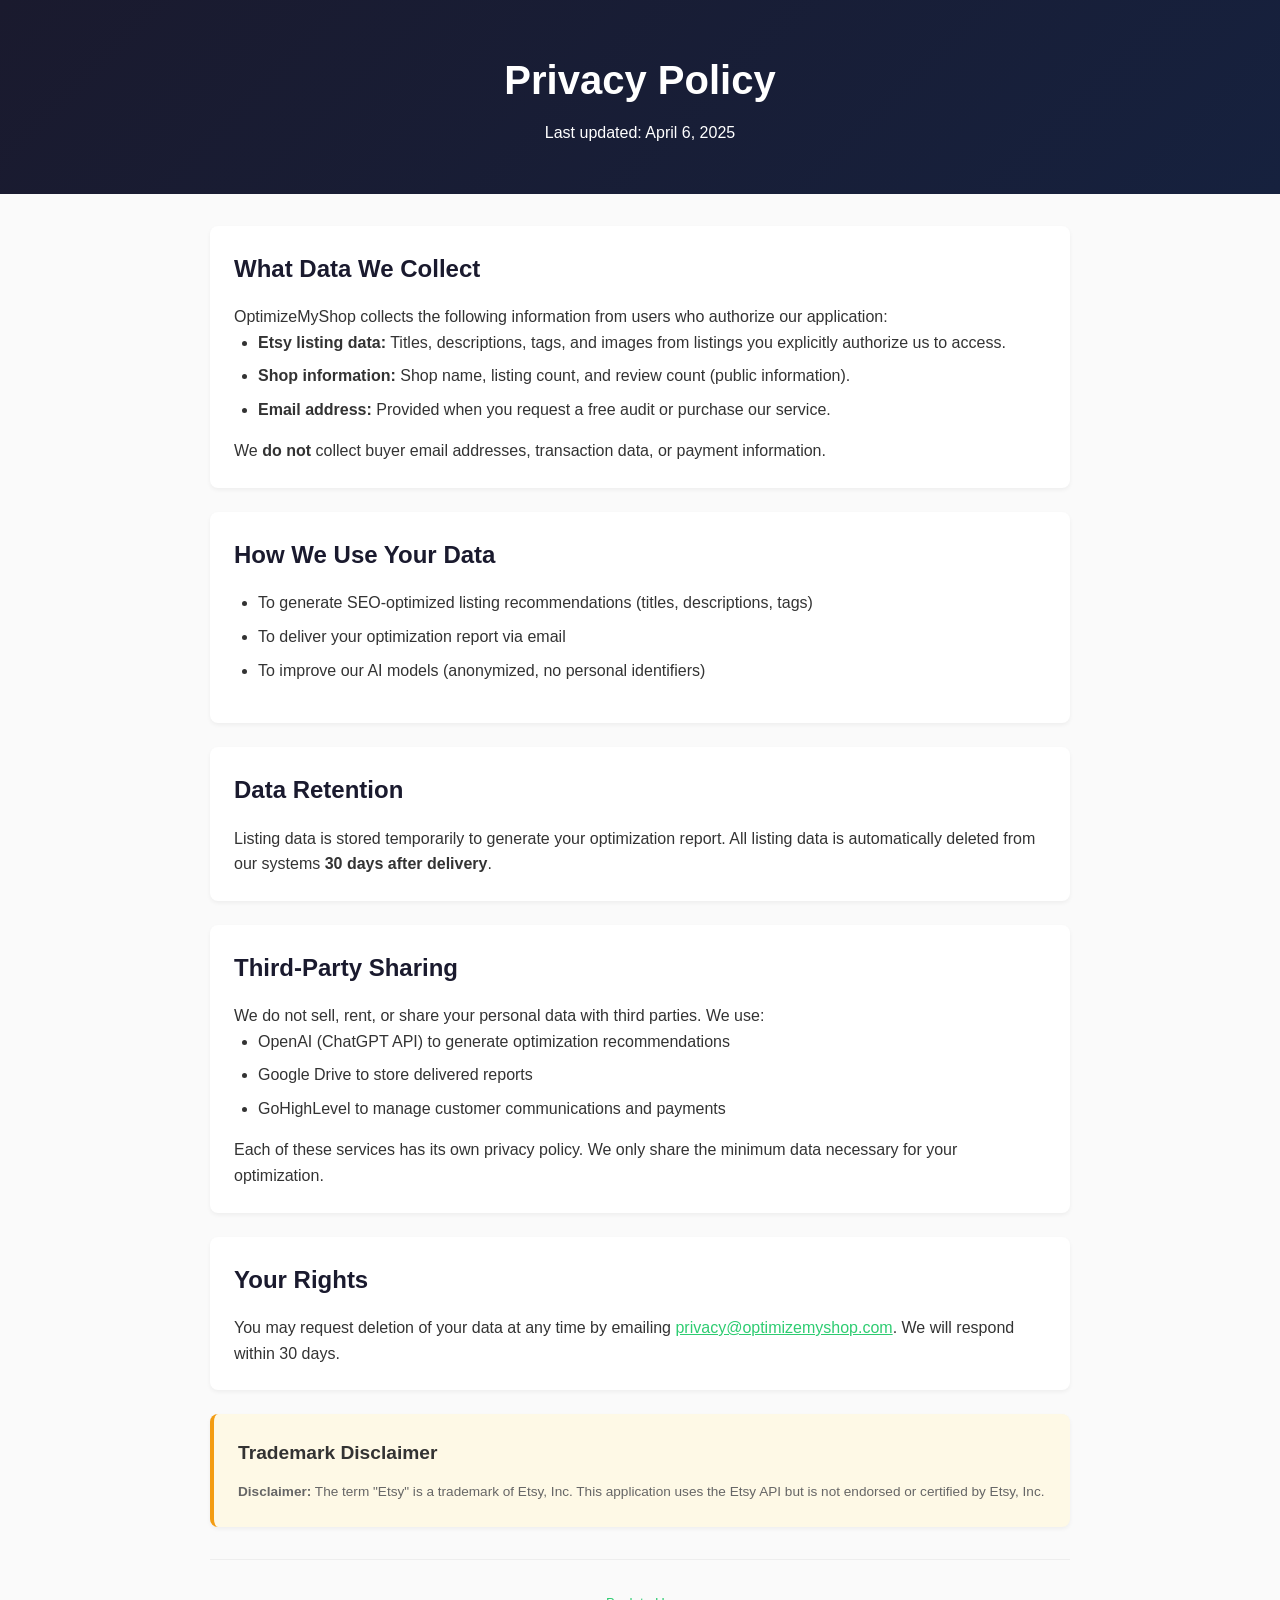
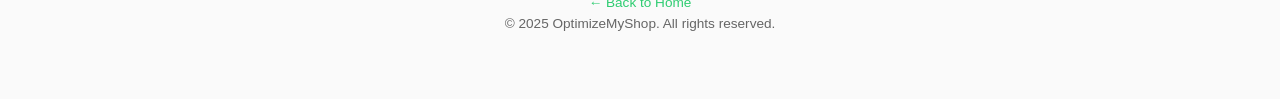
==== privacy-policy.html @ 0e8231a0 "Initial website with privacy policy" ====
<!DOCTYPE html>
<html lang="en">
<head>
    <meta charset="UTF-8">
    <meta name="viewport" content="width=device-width, initial-scale=1.0">
    <title>Privacy Policy | OptimizeMyShop</title>
    <link rel="stylesheet" href="css/style.css">
</head>
<body>
    <header>
        <div class="container">
            <h1>Privacy Policy</h1>
            <p>Last updated: April 6, 2025</p>
        </div>
    </header>

    <main>
        <div class="container">
            <section>
                <h2>What Data We Collect</h2>
                <p>OptimizeMyShop collects the following information from users who authorize our application:</p>
                <ul>
                    <li><strong>Etsy listing data:</strong> Titles, descriptions, tags, and images from listings you explicitly authorize us to access.</li>
                    <li><strong>Shop information:</strong> Shop name, listing count, and review count (public information).</li>
                    <li><strong>Email address:</strong> Provided when you request a free audit or purchase our service.</li>
                </ul>
                <p>We <strong>do not</strong> collect buyer email addresses, transaction data, or payment information.</p>
            </section>

            <section>
                <h2>How We Use Your Data</h2>
                <ul>
                    <li>To generate SEO-optimized listing recommendations (titles, descriptions, tags)</li>
                    <li>To deliver your optimization report via email</li>
                    <li>To improve our AI models (anonymized, no personal identifiers)</li>
                </ul>
            </section>

            <section>
                <h2>Data Retention</h2>
                <p>Listing data is stored temporarily to generate your optimization report. All listing data is automatically deleted from our systems <strong>30 days after delivery</strong>.</p>
            </section>

            <section>
                <h2>Third-Party Sharing</h2>
                <p>We do not sell, rent, or share your personal data with third parties. We use:</p>
                <ul>
                    <li>OpenAI (ChatGPT API) to generate optimization recommendations</li>
                    <li>Google Drive to store delivered reports</li>
                    <li>GoHighLevel to manage customer communications and payments</li>
                </ul>
                <p>Each of these services has its own privacy policy. We only share the minimum data necessary for your optimization.</p>
            </section>

            <section>
                <h2>Your Rights</h2>
                <p>You may request deletion of your data at any time by emailing <a href="mailto:privacy@optimizemyshop.com">privacy@optimizemyshop.com</a>. We will respond within 30 days.</p>
            </section>

            <section class="disclaimer">
                <h3>Trademark Disclaimer</h3>
                <p><strong>Disclaimer:</strong> The term "Etsy" is a trademark of Etsy, Inc. This application uses the Etsy API but is not endorsed or certified by Etsy, Inc.</p>
            </section>

            <footer>
                <p><a href="index.html">← Back to Home</a></p>
                <p>© 2025 OptimizeMyShop. All rights reserved.</p>
            </footer>
        </div>
    </main>
</body>
</html>
---- css/style.css ----
* {
    margin: 0;
    padding: 0;
    box-sizing: border-box;
}

body {
    font-family: -apple-system, BlinkMacSystemFont, 'Segoe UI', Roboto, Helvetica, Arial, sans-serif;
    line-height: 1.6;
    color: #333;
    background-color: #fafafa;
}

.container {
    max-width: 900px;
    margin: 0 auto;
    padding: 0 20px;
}

header {
    background: linear-gradient(135deg, #1a1a2e 0%, #16213e 100%);
    color: white;
    padding: 3rem 0;
    text-align: center;
}

header h1 {
    font-size: 2.5rem;
    margin-bottom: 0.5rem;
}

main {
    padding: 2rem 0;
    min-height: 70vh;
}

section {
    background: white;
    padding: 1.5rem;
    margin-bottom: 1.5rem;
    border-radius: 8px;
    box-shadow: 0 2px 4px rgba(0,0,0,0.05);
}

h2 {
    color: #1a1a2e;
    margin-bottom: 1rem;
    font-size: 1.5rem;
}

h3 {
    color: #333;
    margin-bottom: 0.75rem;
    font-size: 1.2rem;
}

ul, ol {
    margin-left: 1.5rem;
    margin-bottom: 1rem;
}

li {
    margin-bottom: 0.5rem;
}

.price {
    font-size: 1.8rem;
    font-weight: bold;
    color: #2ecc71;
    margin: 1rem 0;
}

.cta-button {
    display: inline-block;
    background-color: #2ecc71;
    color: white;
    padding: 12px 24px;
    border-radius: 6px;
    text-decoration: none;
    font-weight: bold;
    margin-top: 1rem;
    transition: background-color 0.2s;
}

.cta-button:hover {
    background-color: #27ae60;
}

.disclaimer {
    background-color: #fef9e6;
    border-left: 4px solid #f39c12;
    font-size: 0.85rem;
    color: #666;
}

footer {
    text-align: center;
    padding: 2rem 0;
    font-size: 0.85rem;
    color: #666;
    border-top: 1px solid #eee;
    margin-top: 2rem;
}

footer a {
    color: #2ecc71;
    text-decoration: none;
}

footer a:hover {
    text-decoration: underline;
}

a {
    color: #2ecc71;
}
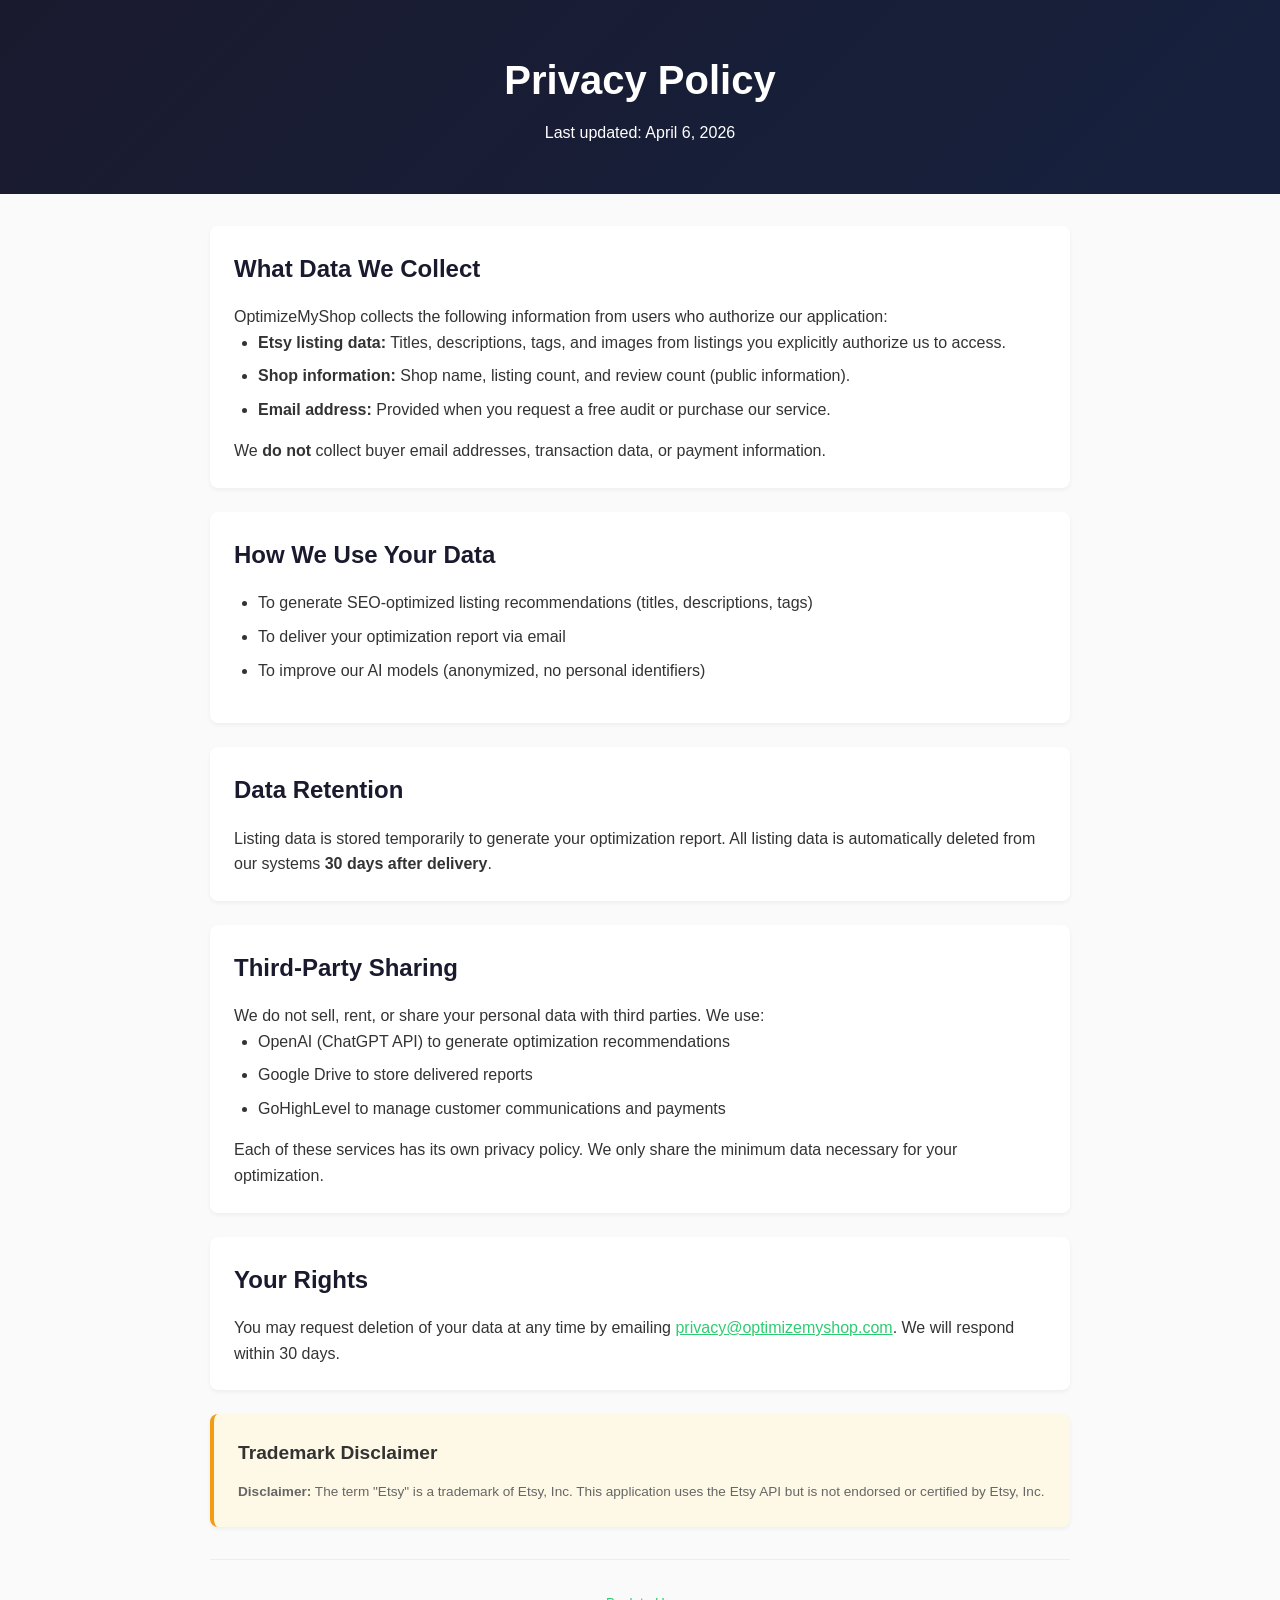
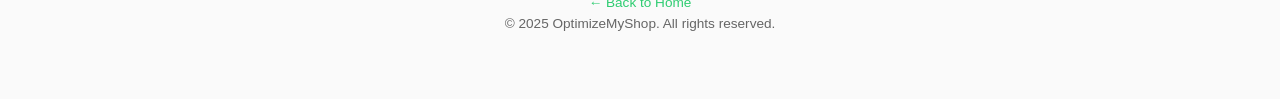
==== commit 64693fbf: "Update copyright year to 2026" ====
--- a/privacy-policy.html
+++ b/privacy-policy.html
@@ -10,7 +10,7 @@
     <header>
         <div class="container">
             <h1>Privacy Policy</h1>
-            <p>Last updated: April 6, 2025</p>
+            <p>Last updated: April 6, 2026</p>
         </div>
     </header>
 
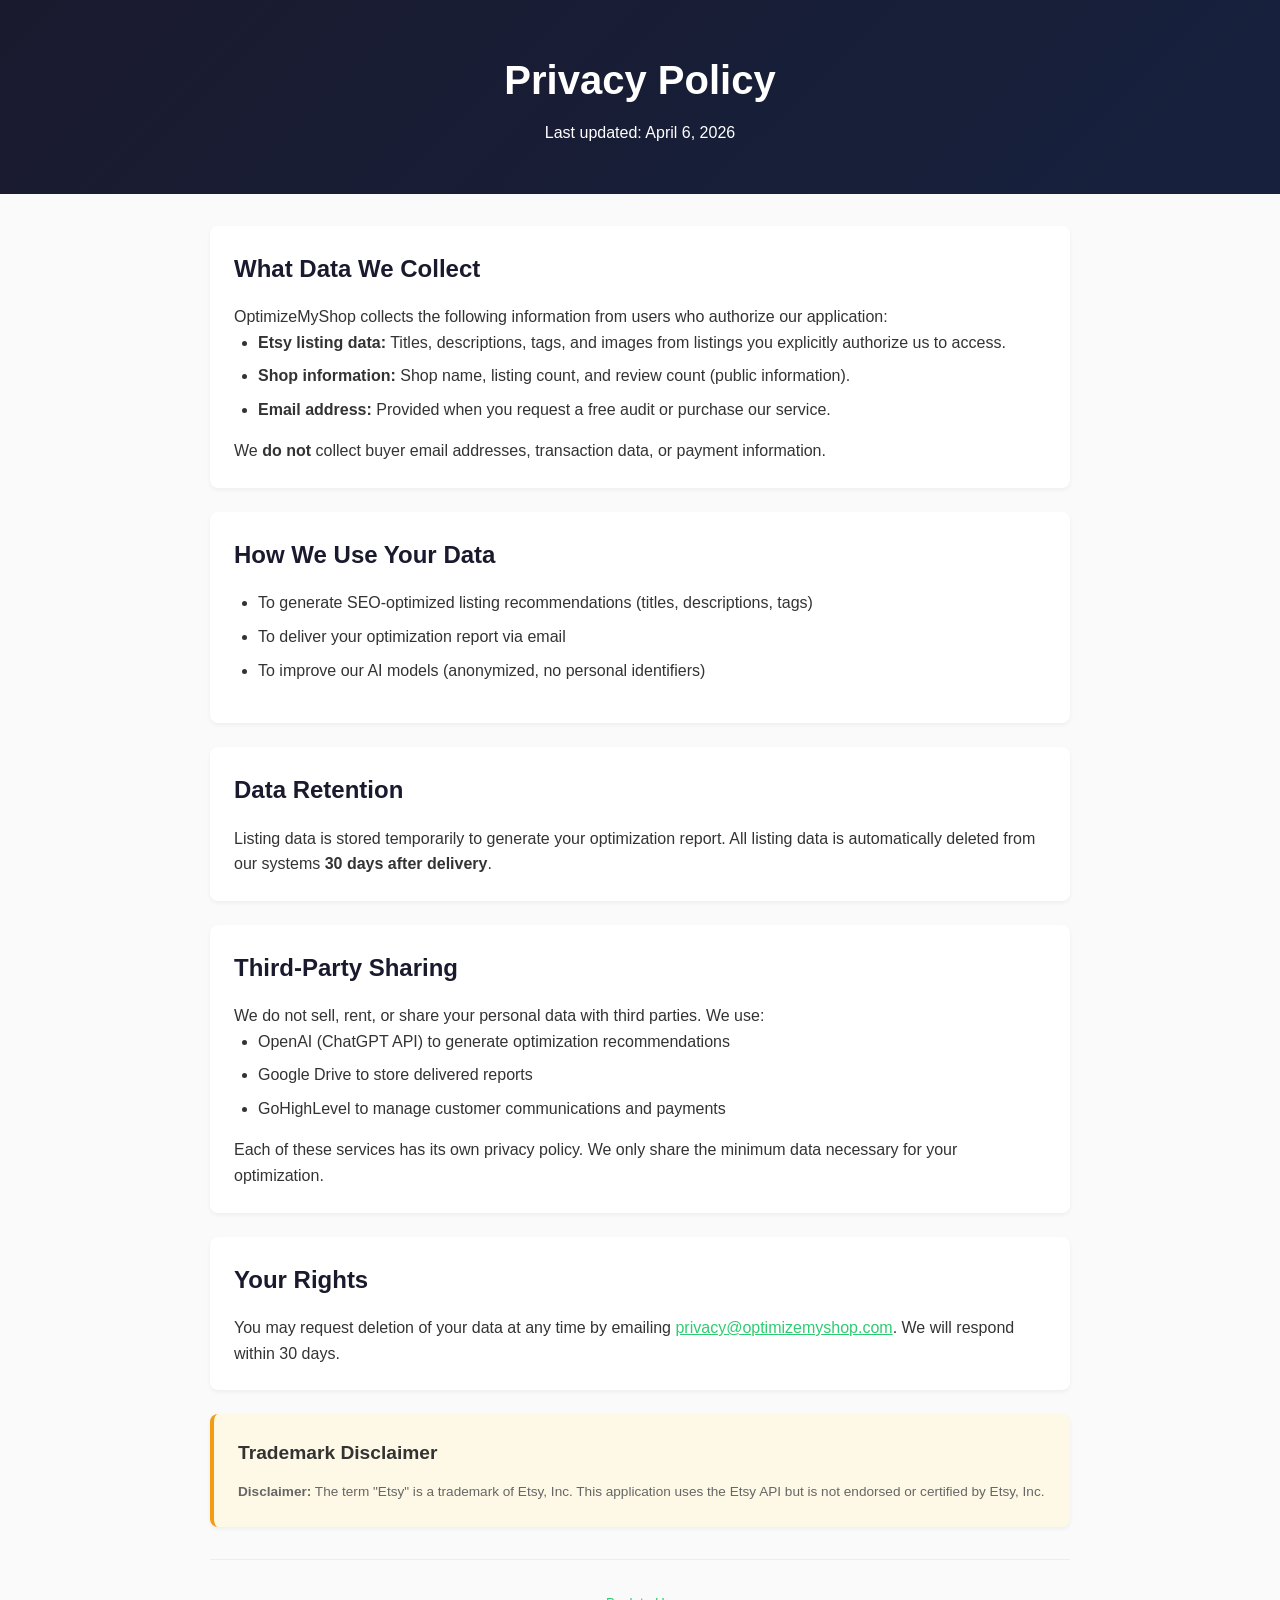
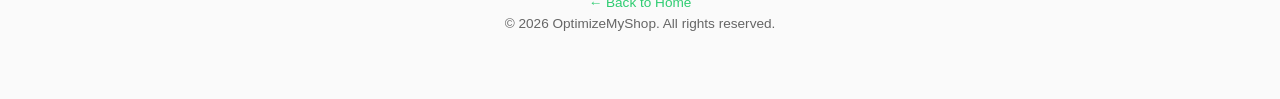
==== commit 5672c771: "Fix privacy policy copyright year to 2026" ====
--- a/privacy-policy.html
+++ b/privacy-policy.html
@@ -64,7 +64,7 @@
 
             <footer>
                 <p><a href="index.html">← Back to Home</a></p>
-                <p>© 2025 OptimizeMyShop. All rights reserved.</p>
+                <p>© 2026 OptimizeMyShop. All rights reserved.</p>
             </footer>
         </div>
     </main>
